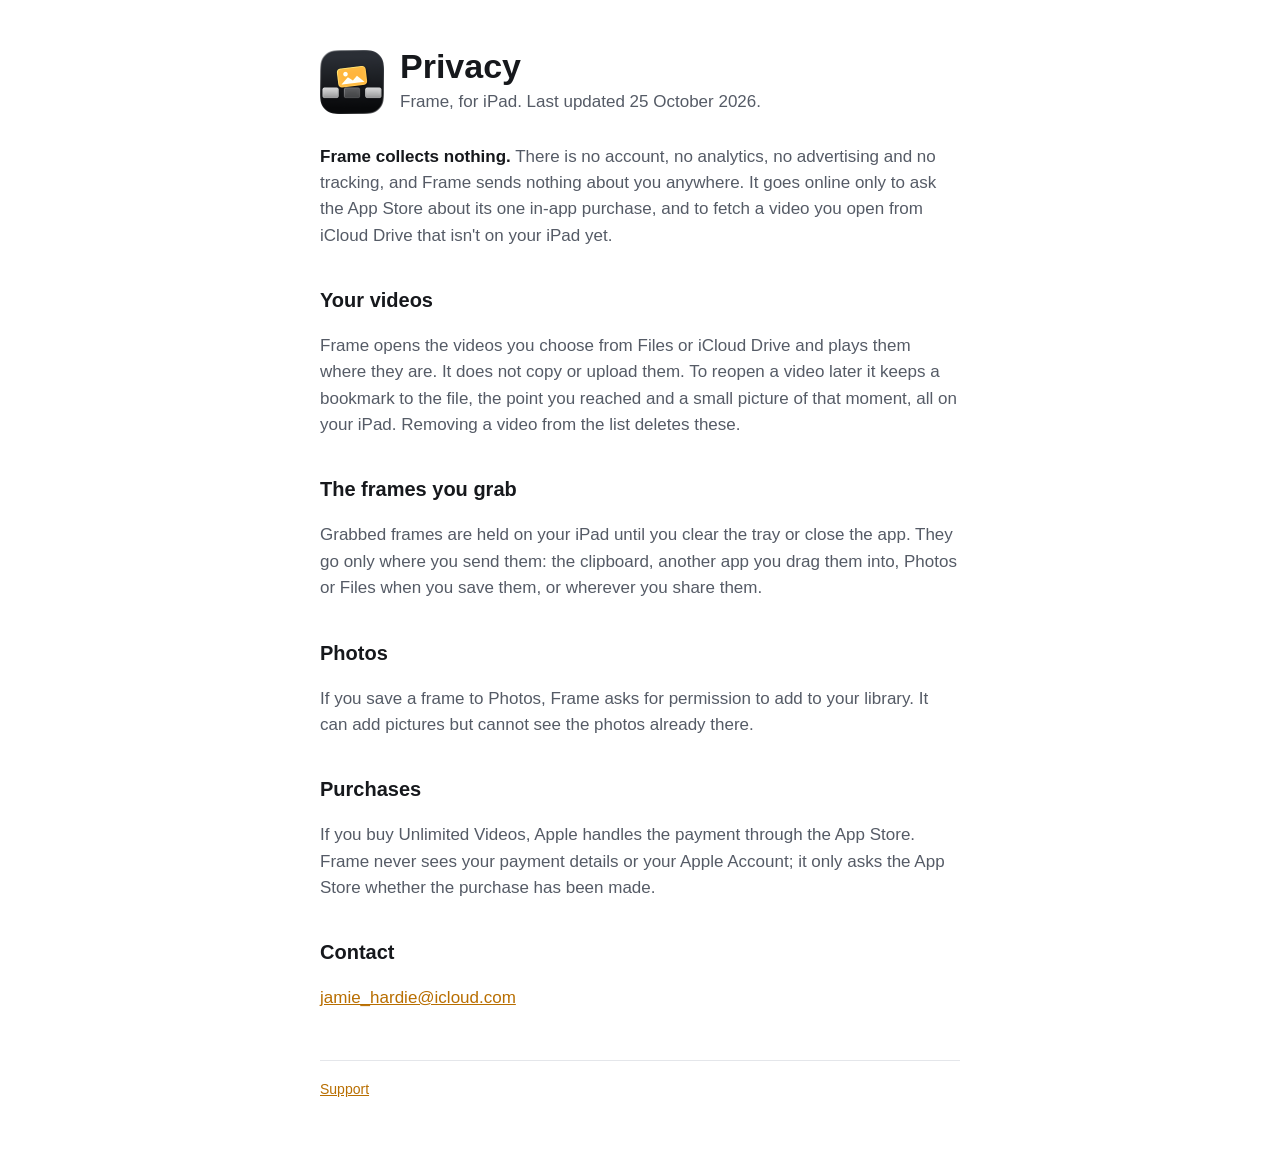
==== privacy.html @ b28e38e7 "Frame's support and privacy pages Co-Authored-By: Claude Opus 5.5 <noreply@anthropic.com> Claude-Ses" ====
<!doctype html>
<html lang="en">
<head>
<meta charset="utf-8">
<meta name="viewport" content="width=device-width, initial-scale=1">
<title>Frame privacy</title>
<link rel="stylesheet" href="style.css">
</head>
<body>
<main>
<header>
  <img src="icon.png" alt="">
  <div>
    <h1>Privacy</h1>
    <p>Frame, for iPad. Last updated 25 October 2026.</p>
  </div>
</header>

<p><strong>Frame collects nothing.</strong> There is no account, no analytics, no advertising and no tracking, and Frame sends nothing about you anywhere. It goes online only to ask the App Store about its one in-app purchase, and to fetch a video you open from iCloud Drive that isn't on your iPad yet.</p>

<h2>Your videos</h2>
<p>Frame opens the videos you choose from Files or iCloud Drive and plays them where they are. It does not copy or upload them. To reopen a video later it keeps a bookmark to the file, the point you reached and a small picture of that moment, all on your iPad. Removing a video from the list deletes these.</p>

<h2>The frames you grab</h2>
<p>Grabbed frames are held on your iPad until you clear the tray or close the app. They go only where you send them: the clipboard, another app you drag them into, Photos or Files when you save them, or wherever you share them.</p>

<h2>Photos</h2>
<p>If you save a frame to Photos, Frame asks for permission to add to your library. It can add pictures but cannot see the photos already there.</p>

<h2>Purchases</h2>
<p>If you buy Unlimited Videos, Apple handles the payment through the App Store. Frame never sees your payment details or your Apple Account; it only asks the App Store whether the purchase has been made.</p>

<h2>Contact</h2>
<p><a href="mailto:jamie_hardie@icloud.com">jamie_hardie@icloud.com</a></p>

<footer><a href="index.html">Support</a></footer>
</main>
</body>
</html>
---- style.css ----
:root { --bg: #ffffff; --text: #16181c; --muted: #555b66; --rule: #e4e6ea; --accent: #b86e00; }
@media (prefers-color-scheme: dark) { :root { --bg: #090a0c; --text: #f2f2f2; --muted: #a9adb5; --rule: #23262c; --accent: #ffb53d; } }
* { box-sizing: border-box; }
body { margin: 0; background: var(--bg); color: var(--text); font: 17px/1.55 -apple-system, BlinkMacSystemFont, "Helvetica Neue", sans-serif; }
main { max-width: 680px; margin: 0 auto; padding: 48px 20px 72px; }
header { display: flex; align-items: center; gap: 16px; margin-bottom: 28px; }
header img { width: 64px; height: 64px; }
h1 { font-size: 34px; line-height: 1.1; margin: 0; }
header p { margin: 4px 0 0; color: var(--muted); }
h2 { font-size: 20px; margin: 36px 0 8px; }
p, li { color: var(--muted); }
strong { color: var(--text); }
a { color: var(--accent); }
footer { margin-top: 48px; padding-top: 18px; border-top: 1px solid var(--rule); font-size: 14px; color: var(--muted); }
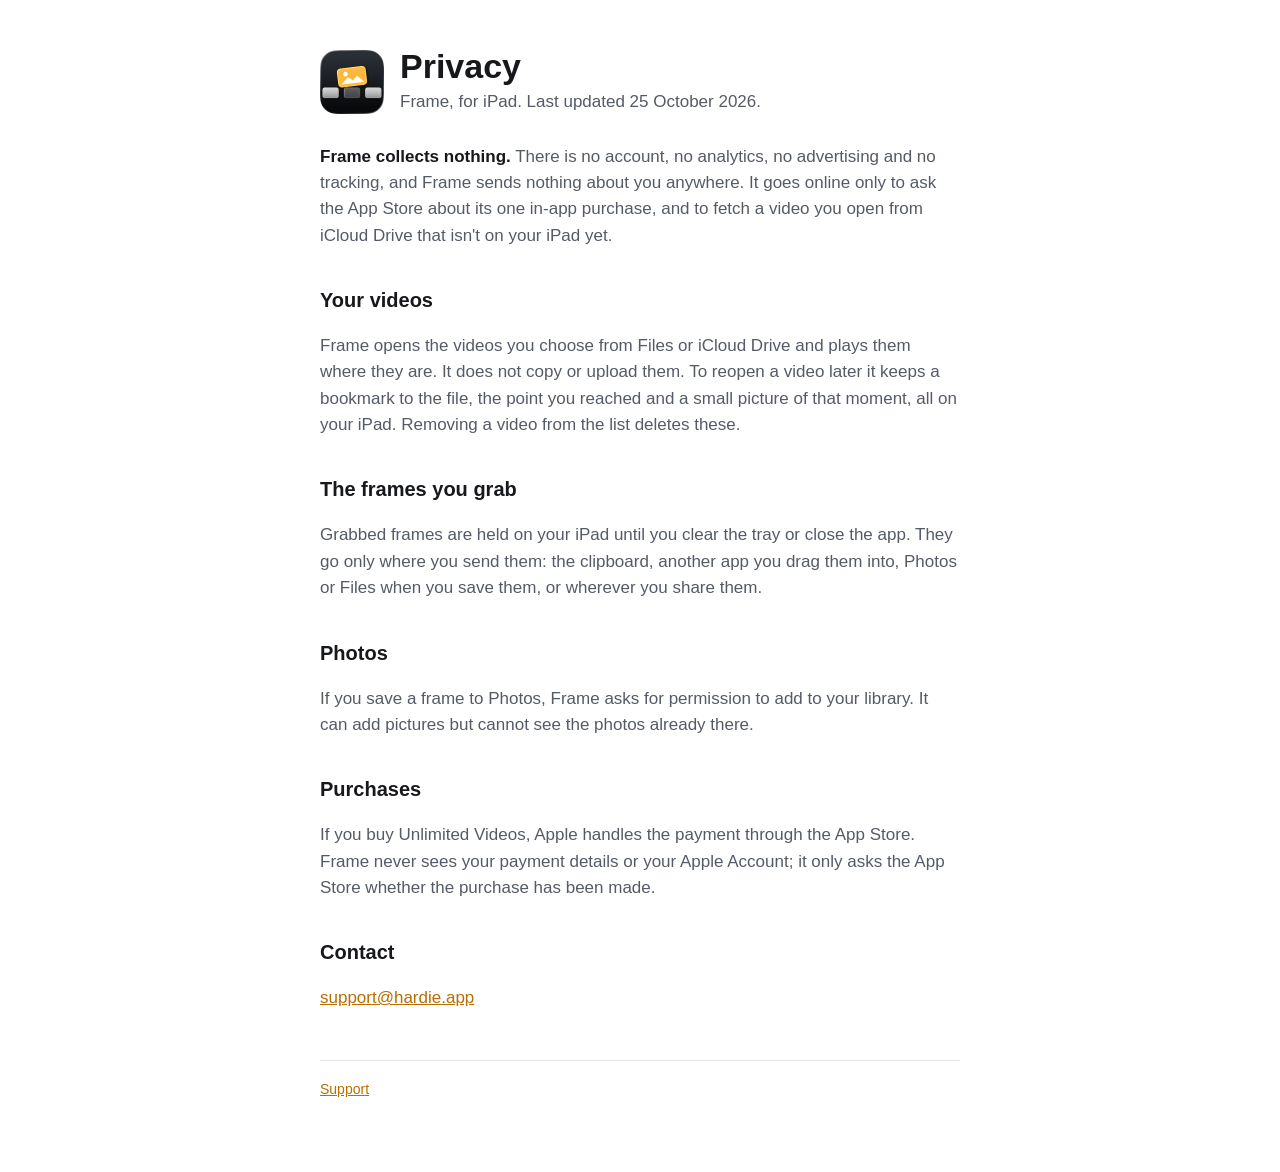
==== commit 64f52819: "Contact: support@hardie.app Co-Authored-By: Claude Opus 5.5 <noreply@anthropic.com> Claude-Session: " ====
--- a/privacy.html
+++ b/privacy.html
@@ -31,7 +31,7 @@
 <p>If you buy Unlimited Videos, Apple handles the payment through the App Store. Frame never sees your payment details or your Apple Account; it only asks the App Store whether the purchase has been made.</p>
 
 <h2>Contact</h2>
-<p><a href="mailto:jamie_hardie@icloud.com">jamie_hardie@icloud.com</a></p>
+<p><a href="mailto:support@hardie.app">support@hardie.app</a></p>
 
 <footer><a href="index.html">Support</a></footer>
 </main>
